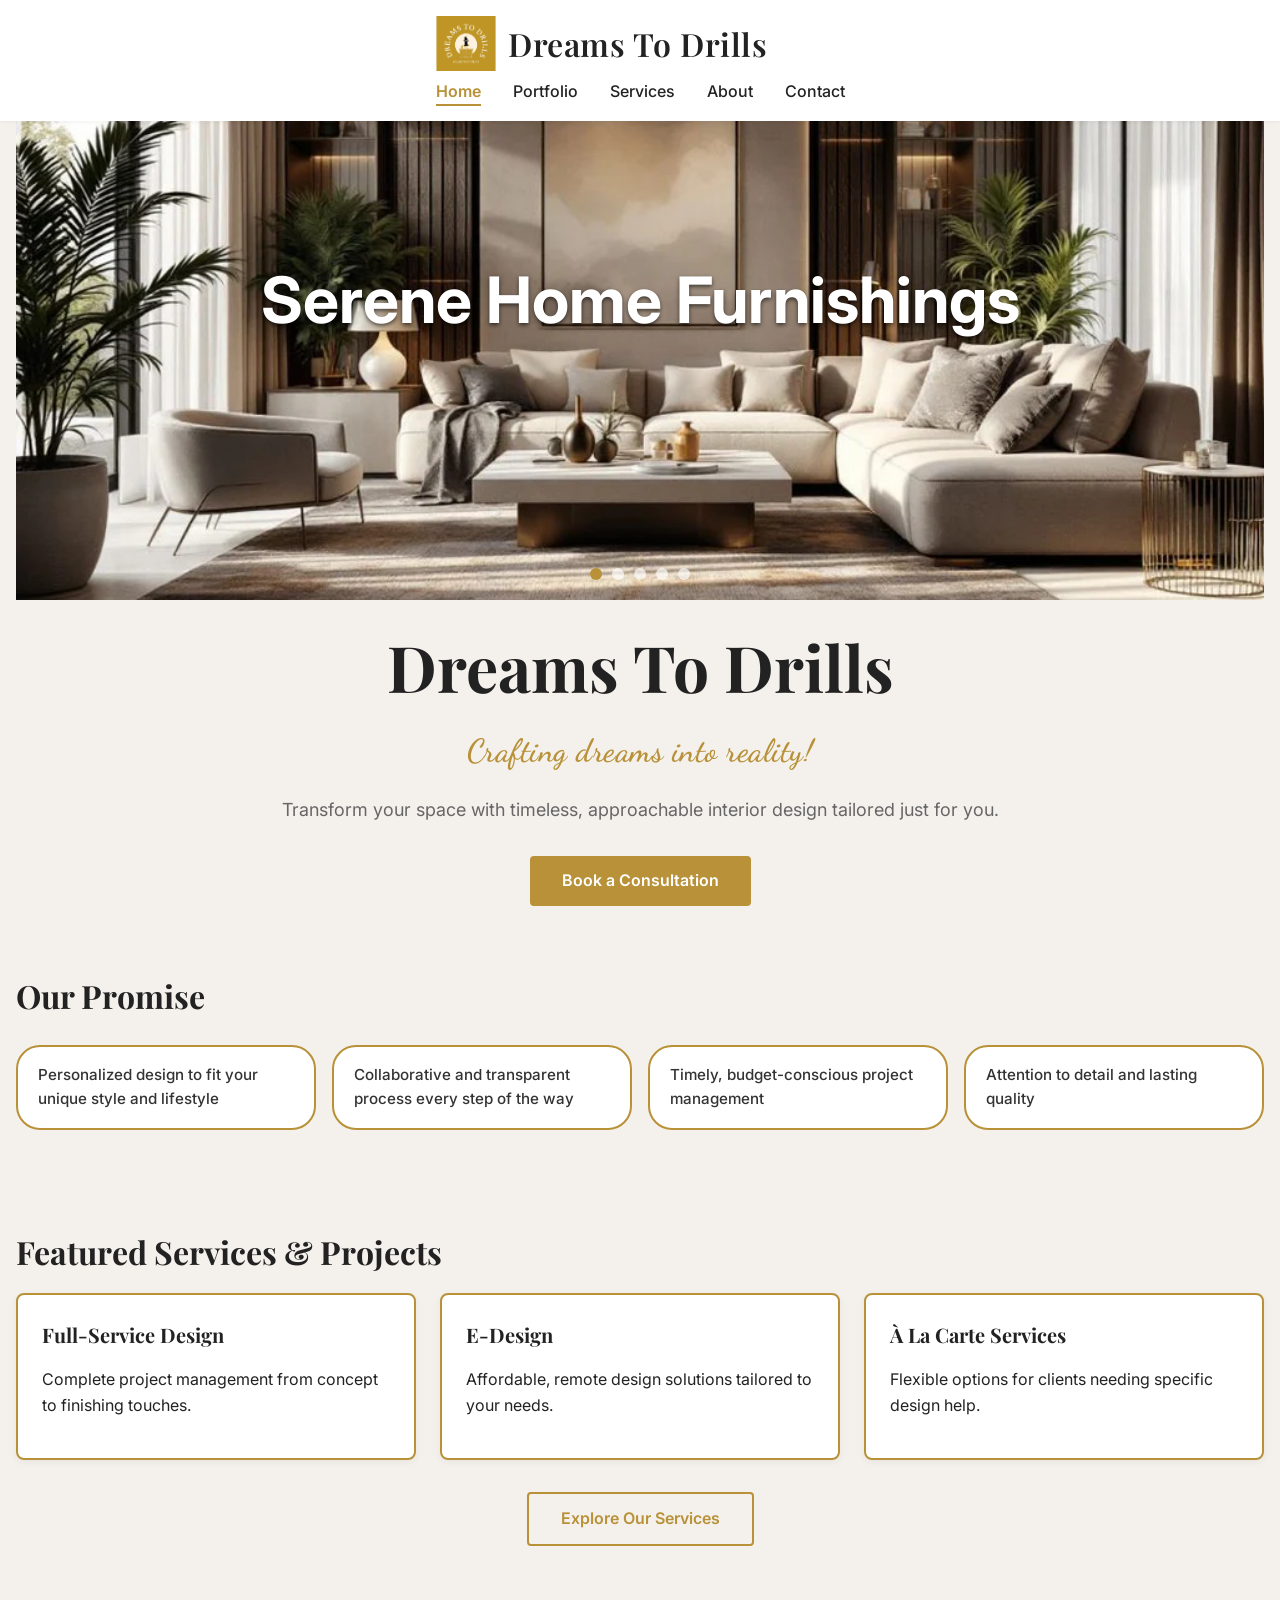
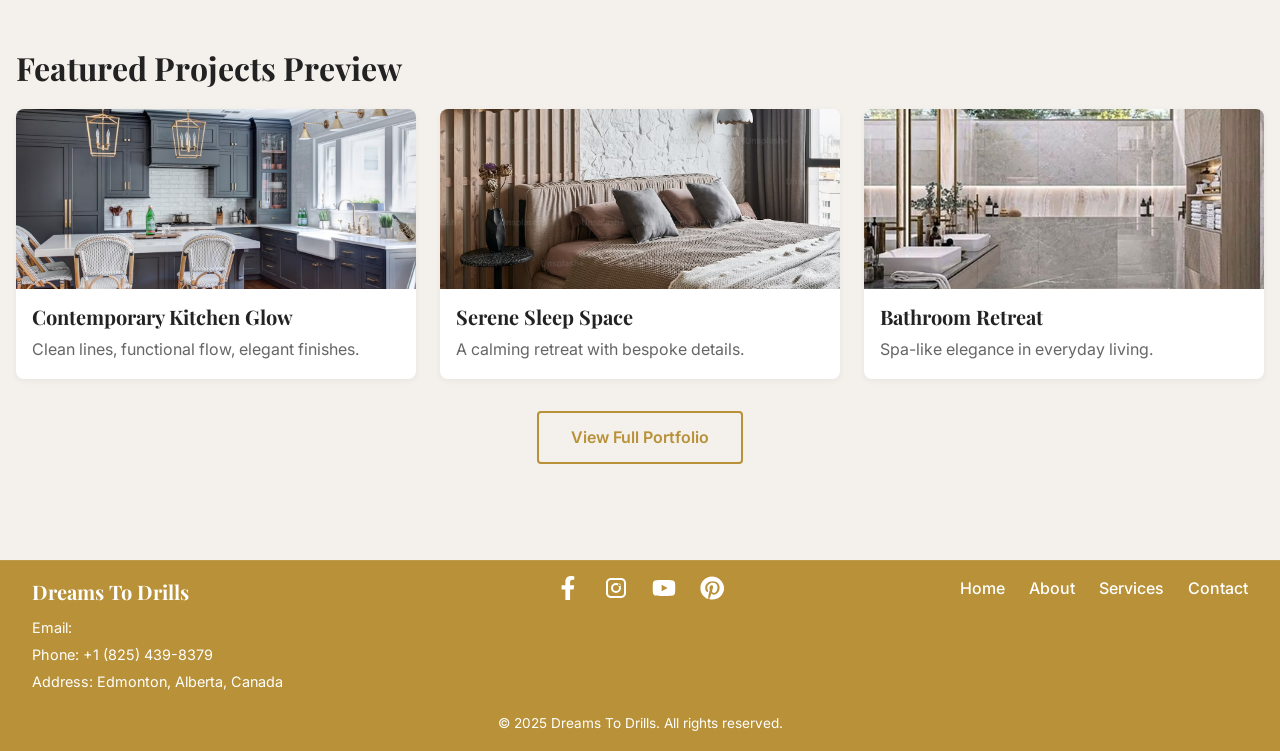
==== index.html @ 5907c0f9 "Add files via upload" ====
<!DOCTYPE html>
<html lang="en">
<head>
  <meta charset="UTF-8" />
  <meta name="viewport" content="width=device-width, initial-scale=1" />
  <link rel="canonical" href="https://www.dreamstodrills.com/index.html" />
  <title>Dreams To Drills | Edmonton, AB | Interior Design Services</title>
  <meta name="description" content="Dreams To Drills offers expert interior design in Edmonton—custom cabinets, elegant layouts, lighting, and décor to transform your spaces." />
  <meta name="keywords" content="interior design, Edmonton, custom cabinets, home décor, e-design, lighting, flooring" />
  <meta name="author" content="Dreams To Drills" />
  <meta name="robots" content="index, follow" />
  <!-- Open Graph -->
  <meta property="og:title" content="Dreams To Drills — Crafting Dreams into Reality" />
  <meta property="og:description" content="Your go‑to interior design experts in Edmonton. From custom layouts to finishing touches, we bring your dream space to life." />
  <meta property="og:image" content="https://dreamstodrills.com/assets/social-preview.jpg" />
  <meta property="og:url" content="https://dreamstodrills.com/index.html" />
  <meta property="og:type" content="website" />
  <!-- Twitter -->
  <meta name="twitter:card" content="summary_large_image" />
  <meta name="twitter:title" content="Dreams To Drills — Crafting Dreams into Reality" />
  <meta name="twitter:description" content="Explore our interior design services in Edmonton — from planning to décor, we deliver dream spaces." />
  <meta name="twitter:image" content="https://dreamstodrills.com/assets/social-preview.jpg" />
  <!-- Fonts, CSS, Scripts -->
  <link rel="stylesheet" href="styles.css" />
  <link href="https://fonts.googleapis.com/css2?family=Inter:wght@300;400;600&family=Playfair+Display:wght@500;700&display=swap" rel="stylesheet" />
  <link href="https://fonts.googleapis.com/css2?family=UnifrakturCook:wght@700&display=swap" rel="stylesheet">
  <link href="https://fonts.googleapis.com/css2?family=Dancing+Script&display=swap" rel="stylesheet">
  <link href="https://fonts.googleapis.com/css2?family=Lora:wght@600&display=swap" rel="stylesheet">
  <link href="https://fonts.googleapis.com/css2?family=Cormorant+Garamond:wght@600&display=swap" rel="stylesheet">
  <link href="https://fonts.googleapis.com/css2?family=Quicksand:wght@600&display=swap" rel="stylesheet">
  <link href="https://fonts.googleapis.com/css2?family=DM+Serif+Display&display=swap" rel="stylesheet">
  <script src="https://cdn.emailjs.com/dist/email.min.js"></script>
  <script src="assets/scripts/main.js"></script>
  <!-- JSON-LD -->
  <script type="application/ld+json">
  {
    "@context": "https://schema.org",
    "@type": "WebSite",
    "name": "Dreams To Drills",
    "url": "https://dreamstodrills.com",
    "description": "Interior design studio transforming Edmonton homes with custom spaces, cabinetry, finishes, and décor."
  }
  </script>
</head>
<body>
  <header class="site-header">
    <div class="nav-container"> 
      <nav class="navbar">
        <a href="index.html" class="logo">
          <img src="assets/images/logo.png" alt="Dreams To Drills logo" class="logo-img"/>
          <span class="logo-text">Dreams To Drills</span>
        </a>
  
        <ul class="nav-links">
          <li><a href="index.html" class="active">Home</a></li>
          <li><a href="portfolio.html">Portfolio</a></li>
          <li><a href="services.html">Services</a></li>
          <li><a href="about.html">About</a></li>
          <li><a href="contact.html">Contact</a></li>
        </ul>
      </nav>
    </div>
  </header>
  <div id="header-spacer"></div>

  <main>
    <section class="hero-slider container">
      <div class="hero-slider-container">
        <div class="slides">
          <div class="slide active">
            <img src="assets/images/hero1.png" alt="Hero Image 1" class="slide-image" />
            <div class="hero-overlay">
              <div class="hero-heading">Serene Home Furnishings</div>
            </div>
          </div>
          <div class="slide">
            <img src="assets/images/hero2.png" alt="Hero Image 2" class="slide-image" />
            <div class="hero-overlay">
              <div class="hero-heading">Full House Interior Designing</div>
            </div>
          </div>
          <div class="slide">
            <img src="assets/images/hero3.png" alt="Hero Image 3" class="slide-image" />
            <div class="hero-overlay">
              <div class="hero-heading">Office Design Spaces</div>
            </div>
          </div>
          <div class="slide">
            <img src="assets/images/hero4.png" alt="Hero Image 4" class="slide-image" />
            <div class="hero-overlay">
              <div class="hero-heading">Full Home Renovations</div>
            </div>
          </div>
          <div class="slide">
            <img src="assets/images/hero5.png" alt="Hero Image 5" class="slide-image" />
            <div class="hero-overlay">
              <div class="hero-heading">Sophisticated Modern Living</div>
            </div>
          </div>
        </div>

        <div class="dots">
          <span class="dot active" data-slide="0"></span>
          <span class="dot" data-slide="1"></span>
          <span class="dot" data-slide="2"></span>
          <span class="dot" data-slide="3"></span>
          <span class="dot" data-slide="4"></span>
        </div>
      </div>
    </section>

    <section class="hero">
       <div class="hero-text">
        <h1 class="hero-title">Dreams To Drills</h1>
        <h2 class="hero-subtitle">Crafting dreams into reality!</h2>
        <p class="hero-description">Transform your space with timeless, approachable interior design tailored just for you.</p>
        <a href="contact.html" class="cta-button">Book a Consultation</a>
      </div>
    </section>

    <section class="section-neutral container">
      <h2>Our Promise</h2>
      <div class="promise-tabs">
        <div class="promise-tab">Personalized design to fit your unique style and lifestyle</div>
        <div class="promise-tab">Collaborative and transparent process every step of the way</div>
        <div class="promise-tab">Timely, budget-conscious project management</div>
        <div class="promise-tab">Attention to detail and lasting quality</div>
      </div>
    </section>

    <section class="section-neutral container">
      <h2>Featured Services & Projects</h2>
      <div class="services-flex">
        <div class="service-block">
          <h3>Full-Service Design</h3>
          <p>Complete project management from concept to finishing touches.</p>
        </div>
        <div class="service-block">
          <h3>E-Design</h3>
          <p>Affordable, remote design solutions tailored to your needs.</p>
        </div>
        <div class="service-block">
          <h3>À La Carte Services</h3>
          <p>Flexible options for clients needing specific design help.</p>
        </div>
      </div>
      <div class="cta" style="margin-top:2rem; text-align:center;">
        <a href="services.html" class="cta-button secondary">Explore Our Services</a>
      </div>
    </section>

    <section class="section-neutral container">
      <h2>Featured Projects Preview</h2>
      <div class="project-grid">
        <div class="project-item">
          <img src="assets/images/pf-kitchen.jpg" alt="Modern kitchen with brass accents" />
          <h3>Contemporary Kitchen Glow</h3>
          <p>Clean lines, functional flow, elegant finishes.</p>
        </div>
        <div class="project-item">
          <img src="assets/images/pf-bedroom.jpg" alt="Soft neutral bedroom with custom textiles" />
          <h3>Serene Sleep Space</h3>
          <p>A calming retreat with bespoke details.</p>
        </div>
        <div class="project-item">
          <img src="assets/images/pf-bathroom.jpg" alt="Luxurious spa-style bathroom design" />
          <h3>Bathroom Retreat</h3>
          <p>Spa-like elegance in everyday living.</p>
        </div>
      </div>
      <div class="cta" style="margin-top:2rem; text-align:center;">
        <a href="portfolio.html" class="cta-button secondary">View Full Portfolio</a>
      </div>
    </section>
  </main>

  <footer class="site-footer">
    <div class="footer-container">
      <!-- Left: Contact Info -->
      <div class="footer-left">
        <h2>Dreams To Drills</h2>
        <p>Email: <a id="footer-email-link" class="footer-link"></a></p>
        <p>Phone: <a href="tel:+18254398379" class="footer-link">+1 (825) 439-8379</a></p>
        <p>Address: Edmonton, Alberta, Canada</p>
      </div>
      <!-- Center: Social Icons -->
      <div class="footer-center">
        <div class="footer-social">
          <a href="https://facebook.com" target="_blank" aria-label="Facebook">
            <svg viewBox="0 0 320 512" xmlns="http://www.w3.org/2000/svg"><path d="M279.14 288l14.22-92.66h-88.91V129.5c0-25.35 12.42-50.06 52.24-50.06H293V6.26S259.36 0 225.36 0c-73.6 0-121.14 44.38-121.14 124.72V195.3H22.89V288h81.33v224h100.17V288z"/></svg>
          </a>
          <a href="https://instagram.com/dreamstodrills" target="_blank" aria-label="Instagram" rel="noopener noreferrer">
            <!-- Instagram SVG Icon -->
            <svg width="24" height="24" fill="currentColor" viewBox="0 0 24 24" aria-hidden="true">
              <path d="M7 2C4.243 2 2 4.243 2 7v10c0 2.757 2.243 5 5 5h10c2.757 0 5-2.243 5-5V7c0-2.757-2.243-5-5-5H7zm0 2h10a3 3 0 013 3v10a3 3 0 01-3 3H7a3 3 0 01-3-3V7a3 3 0 013-3zm5 3a5 5 0 100 10 5 5 0 000-10zm0 2a3 3 0 110 6 3 3 0 010-6zm4.5-.25a1.25 1.25 0 11-2.5 0 1.25 1.25 0 012.5 0z"/>
            </svg>
           <!--
          <a href="https://twitter.com" target="_blank" aria-label="Twitter">
            <svg viewBox="0 0 512 512" xmlns="http://www.w3.org/2000/svg"><path d="M459.4 151.7c.3 4.1.3 8.2.3 12.3 0 125.5-95.5 270.1-270.1 270.1-53.6 0-103.5-15.7-145.5-42.5 7.5.9 15.1 1.2 22.9 1.2 44.4 0 85.2-15.1 117.5-40.8-41.6-.9-76.5-28.1-88.5-65.6 5.8.9 11.6 1.5 17.5 1.5 8.4 0 16.5-1.2 24.3-3.3-43.6-8.7-76.5-47.1-76.5-93.4v-1.2c12.9 7.2 27.7 11.6 43.6 12.3-25.8-17.2-42.6-46.4-42.6-79.7 0-17.5 4.7-33.8 12.9-47.8 47.1 57.5 117.5 95.2 196.3 99.2-1.5-7.2-2.1-14.7-2.1-22.2 0-54 43.6-97.6 97.6-97.6 28.1 0 53.6 11.9 71.5 31.2 22.3-4.4 43.3-12.6 62.1-23.9-7.2 22.6-22.6 41.6-42.6 53.6z"/></svg>
          </a>
          -->
          <a href="https://youtube.com" target="_blank" aria-label="YouTube">
            <svg viewBox="0 0 576 512" xmlns="http://www.w3.org/2000/svg"><path d="M549.7 124.1c-6.3-23.7-24.9-42.3-48.6-48.6C458.7 64 288 64 288 64s-170.7 0-213.1 11.4c-23.7 6.3-42.3 24.9-48.6 48.6C16.9 166.5 16.9 256 16.9 256s0 89.5 10.4 131.9c6.3 23.7 24.9 42.3 48.6 48.6C117.3 448 288 448 288 448s170.7 0 213.1-11.4c23.7-6.3 42.3-24.9 48.6-48.6C559.1 345.5 559.1 256 559.1 256s0-89.5-9.4-131.9zM232 334.1V177.9l142.2 78.1L232 334.1z"/></svg>
          </a>
          <a href="https://pinterest.com" target="_blank" aria-label="Pinterest">
            <svg viewBox="0 0 496 512" xmlns="http://www.w3.org/2000/svg"><path d="M248 8C111 8 0 119 0 256c0 110.3 71.3 203.9 170.8 236.8-2.3-20.1-4.3-51.1.9-73.1 4.7-19.7 30.2-125.4 30.2-125.4s-7.6-15.2-7.6-37.6c0-35.2 20.4-61.5 45.8-61.5 21.6 0 32 16.2 32 35.6 0 21.7-13.9 54.2-21.1 84.3-6 25.3 12.8 45.8 37.9 45.8 45.4 0 76-58.3 76-127.2 0-52.5-35.4-91.8-99.6-91.8-72.6 0-118.2 54.3-118.2 114.7 0 20.8 6.1 35.5 15.7 46.9 4.4 5.2 5 7.3 3.4 13.2-1.1 4.3-3.6 14.7-4.7 18.8-1.5 5.8-6.2 7.9-11.4 5.8-31.9-13-46.7-47.9-46.7-87.3 0-64.7 54.5-142.4 162.6-142.4 86.8 0 144.1 62.8 144.1 130.1 0 89.2-49.5 155.8-122.2 155.8-24.4 0-47.4-13.2-55.3-28.4l-15.1 57.5c-5.5 20.8-20.4 46.9-30.4 62.9 22.8 7.1 47 10.9 72 10.9 137 0 248-111 248-248C496 119 385 8 248 8z"/></svg>
          </a>
        </div>
      </div>
      <!-- Right: Navigation Links -->
      <div class="footer-right">
        <nav class="footer-nav">
          <a href="index.html">Home</a>
          <a href="about.html">About</a>
          <a href="services.html">Services</a>
          <a href="contact.html">Contact</a>
        </nav>
      </div>
    </div>
    <!-- Bottom Copyright -->
    <div class="footer-bottom">
      &copy; 2025 Dreams To Drills. All rights reserved.
    </div>
  </footer>
</body>
</html>
---- styles.css ----
/* styles.css */
@import url('https://fonts.googleapis.com/css2?family=Inter:wght@300;400;600&family=Playfair+Display:wght@500;700&display=swap');

:root {
  --color-bg: #f4f1ec;
  --color-bg-light: #fff;
  --color-bg-dark: #d6cec2;
  --color-text: #222222;
  --color-accent: #c1b49a;
  --color-accent-dark: #a99676;
  --color-muted: #666666;
  --color-primary: #B89138;
  --color-primary-hover: #a07e2f;
  --font-heading: 'Playfair Display', serif;
  --font-body: 'Inter', sans-serif;
}

* {
  box-sizing: border-box;
}

body {
  margin: 0;
  padding: 0;
  font-family: var(--font-body);
  background-color: var(--color-bg);
  color: var(--color-text);
  line-height: 1.6;
  -webkit-font-smoothing: antialiased;
  -moz-osx-font-smoothing: grayscale;
}

.container {
  max-width: 1300px;
  margin: 0 auto;
  padding: 0 1rem;
}

/* Header and Navigation */
.site-header,
header {
  background: var(--color-bg-light);
  padding: clamp(0.5rem, 2vw, 1.5rem) 0;
  box-shadow: 0 1px 4px rgba(0,0,0,0.05);
  position: fixed; /*sticky*/
  top: 0;
  width: 100%;
  z-index: 1000;
  /*height: 2rem;*/
  transition: transform 0.3s ease-in-out;
}

.header-hidden {
  transform: translateY(-100%);
}

body {
  padding-top: 0 /*clamp(3rem, 6vh, 6rem); /* Match estimated header height */
}

body.header-is-hidden {
  padding-top: 0 !important;
}

.site-header,
footer {
  background: var(--color-bg-light);
  padding: 1rem 0;
  box-shadow: 0 1px 4px rgba(0,0,0,0.05);
}

.header-container,
.nav-container {
  display: flex;
  align-items: center;
  justify-content: center;
  /*justify-content: space-between; /* align logo and nav on edges */
  padding: 0rem 0rem 0rem 0rem; /* top-bottom 1rem, left-right 2rem */
  flex-wrap: nowrap;
  /*flex-direction: row;*/
}

.main-nav {
  display: flex;
  gap: 1.5rem; /* adjust spacing between links */
  flex-wrap: nowrap; /* keep items in a single row */
  overflow-x: hidden;   /*auto*/
  white-space: nowrap;        /* keep all items in one line */
  /*flex-direction: row;*/
}

.main-nav a {
  text-decoration: none;
  color: var(--color-muted); /* or your preferred color */
  font-weight: 500;
  font-size: 1rem;
  white-space: nowrap;
}

.main-nav a:hover {
  color: var(--color-primary);
}

/* Resize nav text on smaller screens */
@media (max-width: 768px) {
  .header-container,
  .nav-container {
    padding: 0.25rem 0.5rem;
  }
}

@media (max-width: 768px) {
  .main-nav {
    overflow-x: hidden;   /*auto*/
    white-space: nowrap;
    gap: 1rem;
    padding: 0.5rem 1rem;
  }
}

@media (max-width: 768px) {
  .main-nav a {
    font-size: 0.85rem; /* slightly smaller text */
  }

  .logo-text {
    font-size: 1rem; /* reduce logo size */
  }

  .logo-img {
    height: 40px; /* reduce logo image */
  }
}

.logo {
  display: flex;
  align-items: center;
  gap: 0.75rem;
  font-family: var(--font-heading);
  font-weight: 700;
  font-size: 1.5rem;
  color: var(--color-text);
  text-decoration: none;
  padding-left: 1rem;
}

.logo-img {
  height: 55px;
  width: auto;
  object-fit: contain;
}

.logo-text {
  font-size: clamp(1.5rem, 4vw, 2rem); /* Scales between 1.5rem and 2.5rem */
  /*font-family: 'DM Serif Display', serif;*/
  /*font-family: 'Quicksand', sans-serif;*/
  /*font-family: 'Cormorant Garamond', serif;*/
  /*font-familyt: 'Lora', serif; */
  font-family: var(--font-heading);
  font-weight: 600;
  color: var(--color-text);
  letter-spacing: 0.5px;
  /*white-space: nowrap;*/
}

.nav-list,
.nav-menu,
.nav-links {
  list-style: none;
  display: flex;
  flex-direction: row;
  color: var(--color-primary);
  gap: 2rem;
  margin: 0;
  padding: 0.5rem 1rem 0 1rem;
  flex-wrap: nowrap;
}

.nav-list a,
.nav-menu a,
.nav-links a,
.footer-nav a {
  color: var(--color-text);
  text-decoration: none;
  font-weight: 500;
  transition: color 0.3s ease;
  font-size: 1rem;
}

.nav-list a:hover,
.nav-menu a:hover,
.nav-links a:hover,
.footer-nav a:hover {
  color: var(--color-primary-hover);
}

.nav-list a.active,
.nav-menu a.active,
.nav-links a.active {
  font-weight: 600;
  color: var(--color-primary);
  border-bottom: 2px solid var(--color-primary);
  padding-bottom: 0.2rem;
}

/* Responsive adjustments for mobile */
@media (max-width: 768px) {
  .header-container,
  .nav-container {
    flex-direction: row; /* Keep row direction */
    justify-content: space-between;
    padding: 0rem 0rem;
  } 

  .main-nav {
    gap: 0.75rem;
  }

  .main-nav a {
    font-size: 0.85rem;
    padding: 0rem 0rem;
  }

  .logo-text {
    font-size: 1rem;
  }

  .logo-img {
    height: 40px;
  }

  .nav-list,
  .nav-menu,
  .nav-links {
    gap: 1rem;
    flex-direction: row;
    flex-wrap: wrap; /* allows wrapping without column stack */
    justify-content: flex-end;
  }
}

/* Hero Section for Index Page */
.hero-slider {
  position: relative;
  width: 100%;
  height: 600px;
  overflow: hidden;
  background-color: transparent;
  justify-content: center;
  display: flex;
  align-items: center;
}

.hero-slider-container {
  max-width: 1300px;
  width: 100%;
  margin: 0 auto;
  position: relative;
  height: 100%; /* Ensure full height inside hero */
  overflow: hidden;
  display: flex;
  flex-direction: column;
}

.slides {
  position: relative;
  height: 100%;  /*600px*/
  width: 100%;
}

/* FLEX: center content (overlay/text) inside each slide */
.slide {
  opacity: 0;
  /*transform: translateX(100%);*/
  transform: translate3d(100%, 0, 0);
  transition: transform 0.7s cubic-bezier(0.77, 0, 0.175, 1), opacity 0.7s ease;
  will-change: transform, opacity;
  backface-visibility: hidden;
  transform-style: preserve-3d;
  position: absolute;
  top: 0;
  left: 0;
  /*transition: opacity 0.8s ease, transform 0.8s ease;*/
  width: 100%;
  height: 100%;
  z-index: 0;
  /* Center any children, including overlays, horizontally AND vertically */
  display: flex;
  align-items: center;    /* vertical */
  justify-content: center; /* horizontal */
  text-align: center;     /* fallback for <p> elements */
}

.slide-image {
  width: 100%;
  height: 100%;
  object-fit: cover;     /* Makes image fully fill the slide, cropping as needed */
  display: block;
  position: absolute;
  top: 0; left: 0;
  z-index: 0;
}

/* Here: center the overlay with flex, and keep text readable */
.hero-overlay {
  position: relative;
  z-index: 1;
  width: 100%;
  text-align: center;
  color: #fff;
  padding: 1.5rem 2rem;
  display: flex;
  flex-direction: column;
  align-items: center;
  justify-content: center;
  /* Optional: background for text readability */
  /* background: rgba(0, 0, 0, 0.2); */
  /* border-radius: 8px; */
}

.slide.active {
  opacity: 1;
  /*transform: translateX(0%);*/
  transform: translate3d(0, 0, 0);
  z-index: 1;
}

/*
.slide-left {
  transform: translateX(100%);
  animation: slideFromRight 0.8s forwards;
}

.slide-right {
  transform: translateX(-100%);
  animation: slideFromLeft 0.8s forwards;
}
*/
/* Slide moving out to left (previous) */
.slide.prev {
  opacity: 0;
  /*transform: translateX(-100%);*/
  transform: translate3d(-100%, 0, 0);
  z-index: 0;
}

/* Slide coming in from right (next) */
.slide.next {
  opacity: 0;
  /*transform: translateX(100%);*/
  transform: translate3d(100%, 0, 0);
  z-index: 0;
}

/*
@keyframes slideFromRight {
  from {
    transform: translateX(100%);
    opacity: 0;
  }
  to {
    transform: translateX(0%);
    opacity: 1;
  }
}

@keyframes slideFromLeft {
  from {
    transform: translateX(-100%);
    opacity: 0;
  }
  to {
    transform: translateX(0%);
    opacity: 1;
  }
}
*/

.dots {
  position: absolute;
  bottom: 20px;
  left: 50%;
  transform: translateX(-50%);
  display: flex;
  gap: 10px;
  text-align: center;
  margin-top: 1rem;
  z-index: 10;
  display: flex;
}

.dot {
  height: 12px;
  width: 12px;
  background-color: #ffffffaa;
  border-radius: 50%;
  cursor: pointer;
  opacity: 1;
  transition: opacity 0.3s ease;
  display: inline-block;
  cursor: pointer;
}

.dot.active {
  opacity: 1;
  background-color: var(--color-primary);
}

/* Responsive adjustments for smaller screens */
@media (max-width: 768px) {
  .hero-slider {
    height: 320px;
  }
  .hero-heading {
    font-size: 1.5rem;
  }
}

@media (max-width: 480px) {
  .hero-slider {
    height: 200px;
  }
}

/* Hero Section For Other Pages */
#header-spacer {
  width: 100%;
  display: block;
}

.hero {
  position: relative;
  text-align: center;
  align-items: center;
  /*background-color: var(--color-bg-light);*/
  background-color: transparent;
  padding: 0; /*3rem 1rem 5rem;*/
  width: 100%;
  height: auto;
  overflow: hidden;
  margin-top: 0; /* Will be handled by body padding */
}

.hero-image {
  width: 100%;
  height: auto;
  max-height: 600px;
  object-fit: cover;
  filter: brightness(0.85);
  border-radius: 8px;
  margin-bottom: 2rem;
  margin-top: 0;
  display: block;  /* Removes bottom white space under images */
}

.hero-overlay {
  position: absolute;
  top: 50%;
  left: 50%;
  transform: translate(-50%, -50%);
  text-align: center;
  color: white;
  text-align: center;
  text-shadow: 0 2px 4px rgba(0, 0, 0, 0.6); /* adds readability */
  z-index: 2;
  padding: 1rem;
  width: 100%;
}

.hero-heading {  /*For hero image overlay*/
  font-size: clamp(1.75rem, 6vw, 4rem); /* responsive scaling */
  font-weight: bold;
  color: white !important;
  text-align: center;
  align-items: center;
}

@media (max-width: 768px) {
  .hero {
    height: 50vh;
    min-height: 250px;
  }
  .hero-image {
    height: 100%;
    max-height: none;
    width: 100%;
    object-fit: cover;
    object-position: center;
  }
}

/*
.hero-image {
    height: 100%; /* Fill the hero container height */
/*    max-height: none; /* Remove max-height constraint on mobile */
/*    width: 100%; /* Ensure full width */
/*    object-fit: cover; /* Maintain aspect ratio while filling */
/*    object-position: center; /* Center the image */
/*  }
*/

.hero-text {
  padding: 1rem;
  max-width: none;
  margin: 0 auto;
  white-space: normal;
}

.hero-title {
  font-family: var(--font-heading);
  font-weight: 700;
  font-size: 4rem;
  margin-bottom: 0.5rem;
  color: var(--color-text);
}

.hero-subtitle {
  font-family: 'Dancing Script', cursive; /*UnifrakturCook,  var(--font-heading);*/
  font-weight: 600;
  font-size: 2rem;
  margin-bottom: 1rem;
  color: var(--color-primary);
  letter-spacing: 0.5px;
}

.hero-description {
  font-size: 1.125rem;
  margin-bottom: 2rem;
  color: var(--color-muted);
}

.cta-button {
  background-color: var(--color-primary);
  color: white;
  font-weight: 600;
  padding: 0.75rem 2rem;
  font-size: 1rem;
  border: none;
  border-radius: 4px;
  cursor: pointer;
  text-decoration: none;
  display: inline-block;
  transition: background-color 0.3s ease;
}

.cta-button:hover,
.cta-button:focus {
  background-color: var(--color-primary-hover);
  outline: none;
}

/* Secondary CTA */
.cta-button.secondary,
.cta-button.light {
  background-color: transparent;
  border: 2px solid var(--color-primary);
  color: var(--color-primary);
}

.cta-button.secondary:hover,
.cta-button.light:hover {
  background-color: var(--color-accent);
  color: white;
}

/* Sections */
.section-light {
  background-color: var(--color-bg-light);
  padding: 3rem 1rem;
  margin-bottom: 2rem;
  border-radius: 8px;
}

.section-neutral {
  background-color: var(--color-bg);
  padding: 3rem 1rem;
  margin-bottom: 0rem;
  border-radius: 8px;
}

.section-accent {
  background-color: var(--color-accent);
  color: white;
  padding: 3rem 1rem;
  margin-bottom: 2rem;
  border-radius: 8px;
}

h1, h2, h3 {
  font-family: var(--font-heading);
  margin-top: 0;
  margin-bottom: 1rem;
}

h1 {
  font-size: 2.75rem;
}

h2 {
  font-size: 2rem;
  color: var(--color-text);
}

h3 {
  font-size: 1.25rem;
  color: var(--color-text);
}

/* Promise List */
.promise-list {
  list-style-type: none;
  padding-left: 0;
}

.promise-list li {
  font-weight: 500;
  margin-bottom: 0.75rem;
}

.our-promise {
  margin-top: 0rem;
  text-align: center;
}

.promise-tabs {
  display: flex;
  flex-wrap: wrap;
  justify-content: center;
  gap: 1rem;
  margin-top: 1.5rem;
}

/* Promise Tab */
.promise-tab {
  background-color: var(--color-bg-light); /* #fdf7e3; /* soft gold background or use white for subtlety */
  border: 2px solid #b89138;
  padding: 1rem 1.25rem;
  border-radius: 1.5rem;
  max-width: 300px;
  font-weight: 500;
  font-size: 0.95rem;
  color: #333;
  transition: all 0.3s ease;
  cursor: default;
}

.promise-tab:hover {
  background-color: #b89138;
  color: white;
  transform: translateY(-3px);
}

/* Project Grid */
.project-grid,
.portfolio-gallery {
  display: grid;
  grid-template-columns: repeat(auto-fit, minmax(280px, 1fr));
  gap: 1.5rem;
}

.project-item,
.portfolio-item {
  background-color: var(--color-bg-light);
  border-radius: 8px;
  overflow: hidden;
  box-shadow: 0 2px 6px rgba(0,0,0,0.05);
  transition: box-shadow 0.3s ease;
}

.project-item:hover,
.portfolio-item:hover {
  box-shadow: 0 5px 15px rgba(0,0,0,0.1);
}

.project-item img,
.portfolio-item img {
  width: 100%;
  height: 180px;
  object-fit: cover;
  display: block;
}

.project-item h3,
.portfolio-item h3 {
  font-size: 1.25rem;
  margin: 0.75rem 1rem 0.25rem;
}

.project-item p,
.portfolio-item p {
  font-size: 1rem;
  color: var(--color-muted);
  margin: 0 1rem 1rem;
}

/* Services with images */
.services-section {
  display: flex;
  flex-direction: column;
  gap: 0;
  padding: 2rem 0;
  margin: 0;
}

.service-box {
  display: flex;
  flex-wrap: wrap;
  align-items: center;
  justify-content: space-between;
  width: 100%;
  background-color: var(--color-bg-dark);
  color:white !important;
  margin: 0; /* <-- Remove vertical spacing */
}

.service-box.reverse {
  flex-direction: row-reverse;
  margin:0;
  background-color: var(--color-bg-light)
}

.service-box h2,
.service-box p {
  color: white; /* Ensure all text is white */
  margin: 0;
}


.service-image {
  flex: 1 1 50%;
  min-width: 300px;
}

.service-image img {
  width: 100%;
  height: auto;
  object-fit: cover;
  border-radius: 12px;
}

.service-text {
  flex: 1 1 50%;
  padding: 2rem;
  text-align: left;
}

.service-text h2 {
  font-size: 2rem;
  margin-bottom: 1rem;
  color: var(--color-primary); /* your brand color */
  font-family: var(--font-heading);
}

.service-text p {
  font-size: 1.1rem;
  color: var(--color-muted);
  line-height: 1.6;
  max-width: 600px;
}

/* Responsive handling */
@media screen and (max-width: 768px) {
  .service-box,
  .service-box.reverse {
    flex-direction: column;
  }

  .service-text {
    padding: 1.5rem 1rem;
    text-align: center;
  }
}

/* Services preview */
.services-flex {
  display: flex;
  gap: 1.5rem;
  flex-wrap: wrap;
  justify-content: space-between;
}

.service-block {
  background: var(--color-bg-light);
  border: 2px solid #b89138;
  border-radius: 8px;
  padding: 1.5rem;
  flex: 1 1 280px;
  max-width: 100%;  
  box-shadow: 0 2px 8px rgba(0,0,0,0.05);
  transition: box-shadow 0.3s ease;
}

@media (max-width: 768px) {
  .services-flex {
    justify-content: center; /* center blocks on small screens */
  }

  .service-block {
    flex: 1 1 100%;      /* <-- changed: full width on small screens */
    max-width: 400px;    /* optional max-width for large mobiles */
  }
}

.service-block:hover {
  box-shadow: 0 5px 15px rgba(0,0,0,0.1);
}

.service-block h3 {
  margin-top: 0;
  margin-bottom: 0.75rem;
}

/* A La Carte Services */
.accordion {
  margin-top: 1rem;
  width: 100%;
}

.accordion-item {
  margin-bottom: 1rem;
  border-bottom: 1px solid #ccc;
  transition: all 0.3s ease;
  overflow: hidden;
}

.accordion-header {
  background: transparent;
  border: none;
  width: 100%;
  text-align: left;
  padding: 1rem 0;
  font-size: 1.2rem;
  font-weight: 600;
  display: flex;
  justify-content: space-between;
  cursor: pointer;
  align-items: center;
  color: var(--color-text)
}

.accordion-header .title {
  color: var(--color-text); /* or your desired color */
  font-weight: 600;
  font-size: 1rem;
}

.accordion-header .icon {
  font-size: 1.5rem;
  width: 1.5rem;
  height: 1.5rem;
  text-align: center;
  transition: opacity 0.3s ease, transform 0.3s ease;
}

.icon-plus {
  opacity: 1;
}

.icon-minus {
  opacity: 1;
  transform: scale(1.2);
}

.accordion-content {
  max-height: 0;
  overflow: hidden;
  transition: max-height 0.4s ease;
}

/* Expands content when open */
.accordion-item.open .accordion-content {
  max-height: 500px; /* adjust based on content */
}

/* How It Works */
.how-it-works {
  margin-bottom: 2rem;
}

.how-it-works ol {
  padding-left: 1.25rem;
}

.how-it-works li {
  margin-bottom: 0.75rem;
  font-weight: 500;
}

/* Contact Form */
.contact-section {
  display: flex;
  flex-wrap: wrap;
  gap: 3rem;
  padding: 2rem 0;
  max-width: 900px;
  margin: 0 auto;
}

.contact-info {
  flex: 1 1 280px;
  min-width: 280px;
}

.contact-info h2 {
  margin-top: 0;
}

.contact-info p,
.contact-info a {
  font-size: 1rem;
  color: var(--color-text);
  line-height: 1.5;
  text-decoration: none;
}

.contact-info a:hover,
.contact-info a:focus {
  color: var(--color-accent);
}

.contact-form {
  flex: 1 1 400px;
  min-width: 280px;
  display: flex;
  flex-direction: column;
}

.contact-form label {
  font-weight: 600;
  margin-bottom: 0.25rem;
  margin-top: 1rem;
  display: block;
}

.contact-form input,
.contact-form textarea {
  padding: 0.75rem;
  border: 1px solid #ccc;
  border-radius: 4px;
  font-family: var(--font-body);
  font-size: 1rem;
  width: 100%;
  box-sizing: border-box;
}

.contact-form textarea {
  resize: vertical;
}

.contact-form button {
  margin-top: 1.5rem;
  background-color: var(--color-primary);
  border: none;
  padding: 0.85rem 1.75rem;
  color: white;
  font-weight: 700;
  font-size: 1rem;
  border-radius: 4px;
  cursor: pointer;
  transition: background-color 0.3s ease;
}

.contact-form button:hover,
.contact-form button:focus {
  background-color: var(--color-primary-hover);
  outline: none;
}

#form-status {
  font-weight: bold;
  color: var(--color-primary);             /* eye-catching positive color */
  font-size: 1.2em;         /* slightly larger text */
  margin-top: 1em;          /* spacing from form */
  text-align: center;       /* center the message */
}


/* About Page Styling */
.about-page {
  /*padding: 4rem 1rem;*/
  /*max-width: 1300px;*/
  margin: 0 auto;
  font-family: var(--font-body);
  color: var(--color-text);
  background-color: transparent;
}

.section-divider {
  border: none;
  height: 1.25px;
  width: 300px; /* adjust width for shorter or longer divider */
  background-color: var(--color-primary); /* your brand color */
  margin: 1.25rem auto; /* centers it and adds spacing */
  opacity: 0.5;
}

/* Company Story & Philosophy Sections */
.about-intro,
.approach,
.vision-mission,
.team-section {
  margin-bottom: 2rem;
  text-align: center;
}

.about-page h1,
.about-page h2 {
  font-family: var(--font-heading);
  margin-bottom: 1rem;
  color: var(--color-primary);
  margin-bottom: 1rem;
}

.about-page p {
  max-width: 820px;
  margin: 0 auto 1rem;
  font-size: 1rem;
  line-height: 1.6;
  color: var(--color-muted);
}

.vision-mission {
  display: flex;
  flex-direction: column;
  gap: 0rem;
}

.vision-mission > div {
  background: #fff;
  padding: 1.25rem;
  border-radius: 12px;
  /*box-shadow: 0 4px 12px rgba(0,0,0,0.05); */
  text-align: center;
  background-color: transparent;
}

.team-section .team-grid {
  display: grid;
  grid-template-columns: repeat(auto-fit, minmax(280px, 1fr));
  gap: 2.5rem;
  margin-top: 2rem;
}

.team-member {
  background: var(--color-bg-light);
  padding: 2rem;
  border-radius: 0px;
  text-align: center;
  box-shadow: 0 6px 20px rgba(0, 0, 0, 0.06);
  transition: transform 0.3s ease;
  background-color: transparent;
}

.team-member:hover {
  transform: translateY(-5px);
}

.team-member img {
  width: 300px;
  height: 300px;
  border-radius: 100%;
  object-fit: cover;
  margin-bottom: 1rem;
  border: 3px solid var(--color-primary);
}

.team-member h3 {
  font-size: 1.1rem;
  margin: 0.5rem 0 0.25rem;
  font-family: var(--font-heading);
  color: var(--color-text);
}

.team-member .role {
  font-style: italic;
  font-size: 0.9rem;
  color: var(--color-muted);
  margin-bottom: 0.5rem;
}

/* Responsive */
@media (max-width: 700px) {
  .team-grid {
    flex-direction: column;
    align-items: center;
  }
}

/* Footer */
/* Footer Container */
.site-footer {
  background: var(--color-primary);
  padding: 1rem 2rem;
  color: white;
  font-size: 0.9rem;
  margin-top: 3rem;
  box-shadow: inset 0 1px 0 rgba(255, 255, 255, 0.1);
  display: flex;
  flex-direction: column;
  align-items: center;
}

/* Top part with 3 columns */
.footer-container {
  width: 100%;
  max-width: 1300px;
  display: flex;
  justify-content: space-between;
  flex-wrap: wrap;
  align-items: flex-start; /* Aligns content to top */
  gap: 2rem;
}

/* Left section (contact info) */
.footer-left {
  flex: 1;
  min-width: 250px;
}

.footer-left h2 {
  margin: 0 0 0.5rem 0;
  font-size: 1.25rem;
  font-family: var(--font-heading);
  color: white;
}

.footer-left p {
  margin: 0.25rem 0;
  color: white;
}

.footer-link {
  color: white;
  text-decoration: none;
}

.footer-link:hover {
  text-decoration: none;
  color: white;
}

/* Center section (social icons) */
.footer-center {
  flex: 1;
  min-width: 250px;
  display: flex;
  flex-direction: column;
  align-items: center;
}

.footer-social {
  display: flex;
  gap: 1.5rem;
  justify-content: center;
  align-items: center;
  margin-bottom: 1rem;
}

.footer-social a {
  color: white;
  font-size: 1.2rem;
  transition: color 0.3s ease;
}

.footer-social a:hover,
.footer-social a:focus {
  color: var(--color-accent-dark); /* Adjust to your brand accent color */
}

.footer-social svg {
  width: 24px;
  height: 24px;
  fill: currentColor;
}

/* Right section (navigation links) */
.footer-right {
  flex: 1;
  min-width: 250px;
  display: flex;
  flex-direction: column;
  align-items: flex-end;
}

/*
.footer-nav {
  display: flex;
  flex-direction: column;
  gap: 0.5rem;
  align-items: flex-end;
}
*/

.footer-nav {
  display: flex;           /* Make nav links appear in a row */
  gap: 1.5rem;             /* Space between each link */
  flex-wrap: nowrap;       /* Prevent wrapping to next line */
  align-items: center;     /* Vertically center links */
  color: white;            /* Keep links white */
  text-align: left;        /* Align text left */
}

.footer-nav a {
  color: white;
  text-decoration: none;
  font-weight: 500;
  transition: color 0.3s ease;
  display: inline-block;   /* Inline for horizontal alignment */
}

.footer-nav a:hover,
.footer-nav a:focus {  /* For horizontal alignment */
  color: #fff0c2;
  outline: none;
}

/* Bottom copyright line */
.footer-bottom {
  text-align: center;
  margin-top: 1rem;
  font-size: 0.85rem;
  color: white;
}

/* Responsive */
@media (max-width: 768px) {
  .nav-list,
  .nav-menu,
  .nav-links {
    flex-direction: column;
    gap: 1rem;
  }

  .services-flex {
    flex-direction: column;
  }

  .a-la-carte {
    columns: 1;
  }

  .contact-section {
    flex-direction: column;
  }

  .hero-image {
    height: 250px;
  }

  .hero-title {
    font-size: 2.25rem;
  }

  .hero-subtitle {
    font-size: 1.25rem;
  }

  h1 {
    font-size: 2rem;
  }

  h2 {
    font-size: 1.5rem;
  }
}
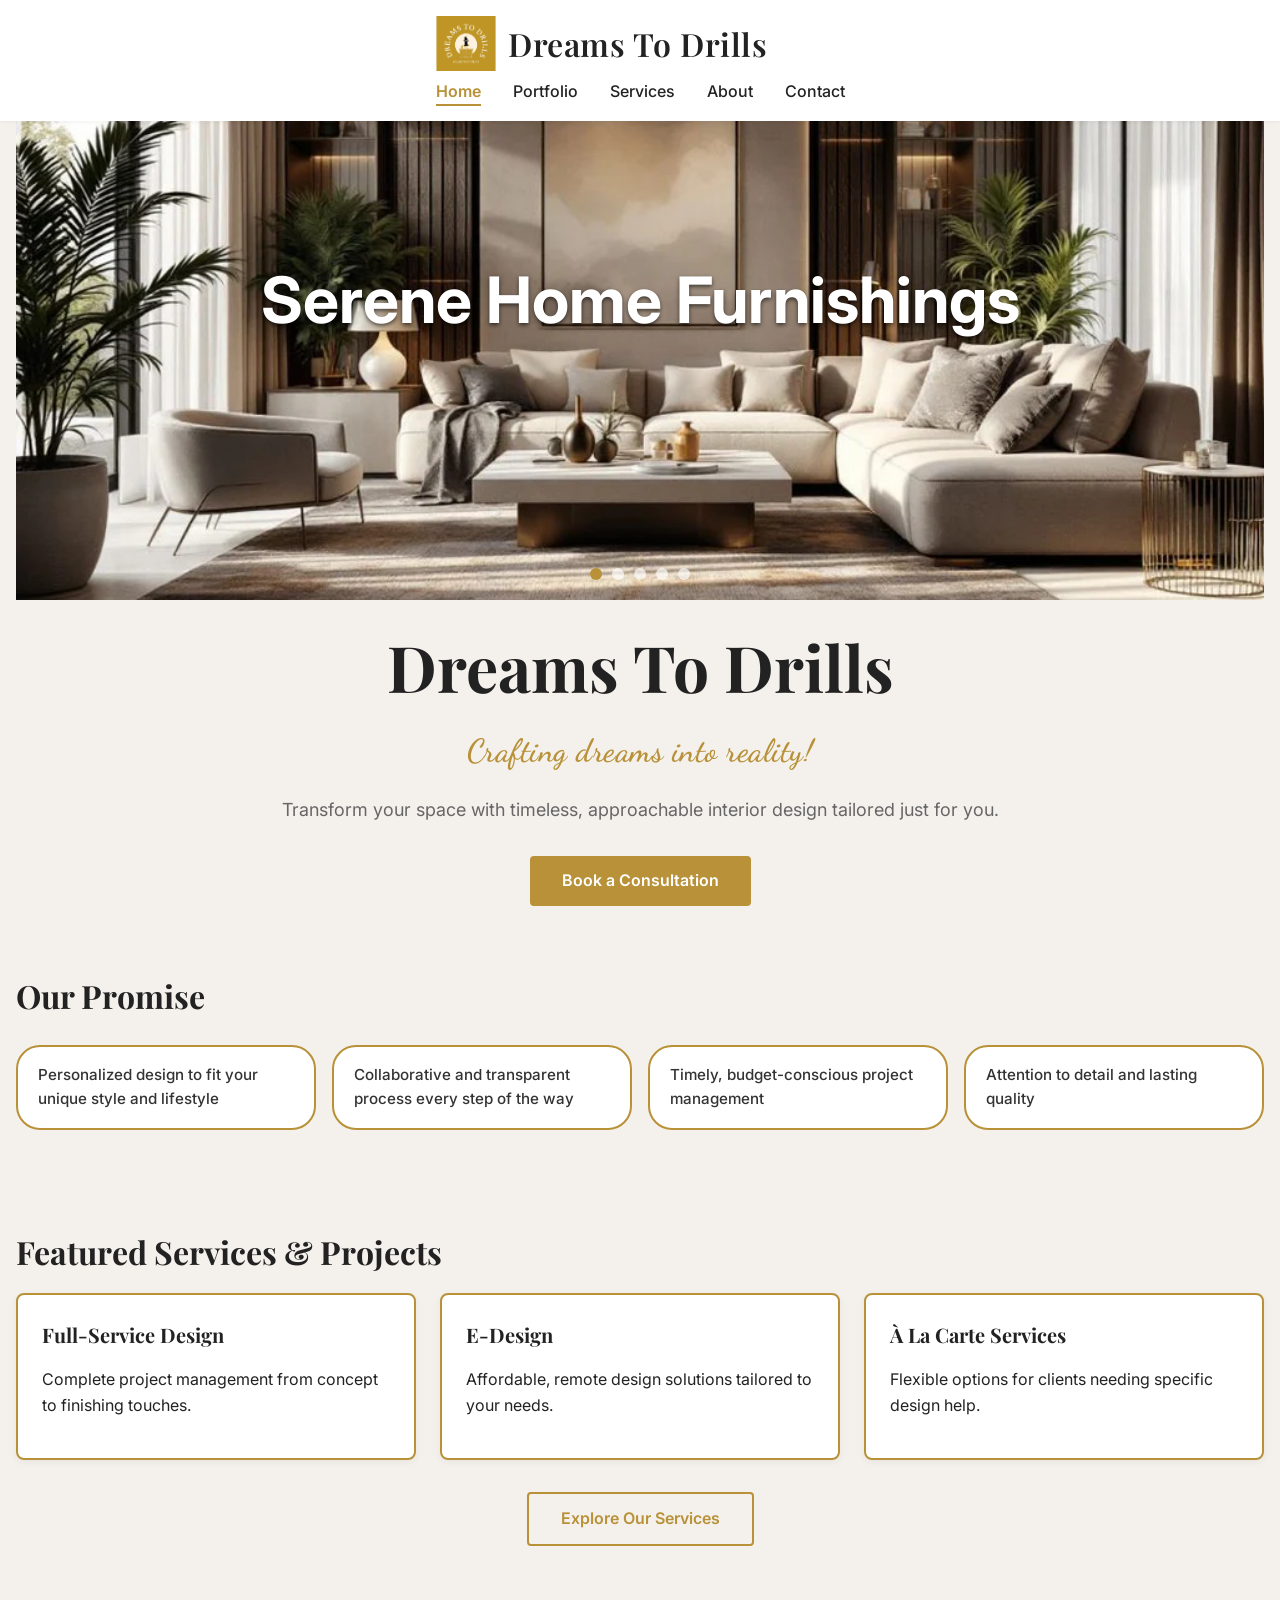
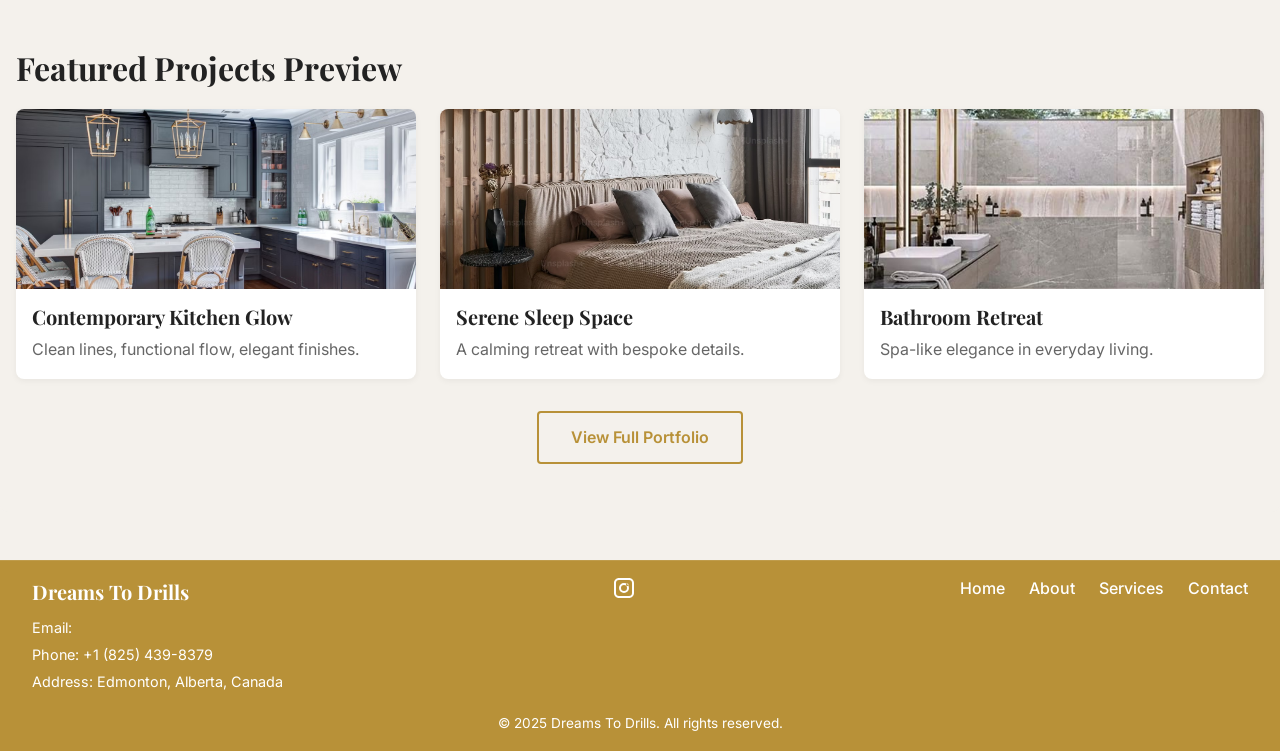
==== commit 50467baa: "Add files via upload" ====
--- a/index.html
+++ b/index.html
@@ -186,25 +186,25 @@
       <!-- Center: Social Icons -->
       <div class="footer-center">
         <div class="footer-social">
-          <a href="https://facebook.com" target="_blank" aria-label="Facebook">
-            <svg viewBox="0 0 320 512" xmlns="http://www.w3.org/2000/svg"><path d="M279.14 288l14.22-92.66h-88.91V129.5c0-25.35 12.42-50.06 52.24-50.06H293V6.26S259.36 0 225.36 0c-73.6 0-121.14 44.38-121.14 124.72V195.3H22.89V288h81.33v224h100.17V288z"/></svg>
-          </a>
           <a href="https://instagram.com/dreamstodrills" target="_blank" aria-label="Instagram" rel="noopener noreferrer">
             <!-- Instagram SVG Icon -->
             <svg width="24" height="24" fill="currentColor" viewBox="0 0 24 24" aria-hidden="true">
               <path d="M7 2C4.243 2 2 4.243 2 7v10c0 2.757 2.243 5 5 5h10c2.757 0 5-2.243 5-5V7c0-2.757-2.243-5-5-5H7zm0 2h10a3 3 0 013 3v10a3 3 0 01-3 3H7a3 3 0 01-3-3V7a3 3 0 013-3zm5 3a5 5 0 100 10 5 5 0 000-10zm0 2a3 3 0 110 6 3 3 0 010-6zm4.5-.25a1.25 1.25 0 11-2.5 0 1.25 1.25 0 012.5 0z"/>
             </svg>
-           <!--
+          <!--
+          <a href="https://facebook.com" target="_blank" aria-label="Facebook">
+            <svg viewBox="0 0 320 512" xmlns="http://www.w3.org/2000/svg"><path d="M279.14 288l14.22-92.66h-88.91V129.5c0-25.35 12.42-50.06 52.24-50.06H293V6.26S259.36 0 225.36 0c-73.6 0-121.14 44.38-121.14 124.72V195.3H22.89V288h81.33v224h100.17V288z"/></svg>
+          </a>
           <a href="https://twitter.com" target="_blank" aria-label="Twitter">
             <svg viewBox="0 0 512 512" xmlns="http://www.w3.org/2000/svg"><path d="M459.4 151.7c.3 4.1.3 8.2.3 12.3 0 125.5-95.5 270.1-270.1 270.1-53.6 0-103.5-15.7-145.5-42.5 7.5.9 15.1 1.2 22.9 1.2 44.4 0 85.2-15.1 117.5-40.8-41.6-.9-76.5-28.1-88.5-65.6 5.8.9 11.6 1.5 17.5 1.5 8.4 0 16.5-1.2 24.3-3.3-43.6-8.7-76.5-47.1-76.5-93.4v-1.2c12.9 7.2 27.7 11.6 43.6 12.3-25.8-17.2-42.6-46.4-42.6-79.7 0-17.5 4.7-33.8 12.9-47.8 47.1 57.5 117.5 95.2 196.3 99.2-1.5-7.2-2.1-14.7-2.1-22.2 0-54 43.6-97.6 97.6-97.6 28.1 0 53.6 11.9 71.5 31.2 22.3-4.4 43.3-12.6 62.1-23.9-7.2 22.6-22.6 41.6-42.6 53.6z"/></svg>
           </a>
-          -->
           <a href="https://youtube.com" target="_blank" aria-label="YouTube">
             <svg viewBox="0 0 576 512" xmlns="http://www.w3.org/2000/svg"><path d="M549.7 124.1c-6.3-23.7-24.9-42.3-48.6-48.6C458.7 64 288 64 288 64s-170.7 0-213.1 11.4c-23.7 6.3-42.3 24.9-48.6 48.6C16.9 166.5 16.9 256 16.9 256s0 89.5 10.4 131.9c6.3 23.7 24.9 42.3 48.6 48.6C117.3 448 288 448 288 448s170.7 0 213.1-11.4c23.7-6.3 42.3-24.9 48.6-48.6C559.1 345.5 559.1 256 559.1 256s0-89.5-9.4-131.9zM232 334.1V177.9l142.2 78.1L232 334.1z"/></svg>
           </a>
           <a href="https://pinterest.com" target="_blank" aria-label="Pinterest">
             <svg viewBox="0 0 496 512" xmlns="http://www.w3.org/2000/svg"><path d="M248 8C111 8 0 119 0 256c0 110.3 71.3 203.9 170.8 236.8-2.3-20.1-4.3-51.1.9-73.1 4.7-19.7 30.2-125.4 30.2-125.4s-7.6-15.2-7.6-37.6c0-35.2 20.4-61.5 45.8-61.5 21.6 0 32 16.2 32 35.6 0 21.7-13.9 54.2-21.1 84.3-6 25.3 12.8 45.8 37.9 45.8 45.4 0 76-58.3 76-127.2 0-52.5-35.4-91.8-99.6-91.8-72.6 0-118.2 54.3-118.2 114.7 0 20.8 6.1 35.5 15.7 46.9 4.4 5.2 5 7.3 3.4 13.2-1.1 4.3-3.6 14.7-4.7 18.8-1.5 5.8-6.2 7.9-11.4 5.8-31.9-13-46.7-47.9-46.7-87.3 0-64.7 54.5-142.4 162.6-142.4 86.8 0 144.1 62.8 144.1 130.1 0 89.2-49.5 155.8-122.2 155.8-24.4 0-47.4-13.2-55.3-28.4l-15.1 57.5c-5.5 20.8-20.4 46.9-30.4 62.9 22.8 7.1 47 10.9 72 10.9 137 0 248-111 248-248C496 119 385 8 248 8z"/></svg>
           </a>
+          -->
         </div>
       </div>
       <!-- Right: Navigation Links -->
